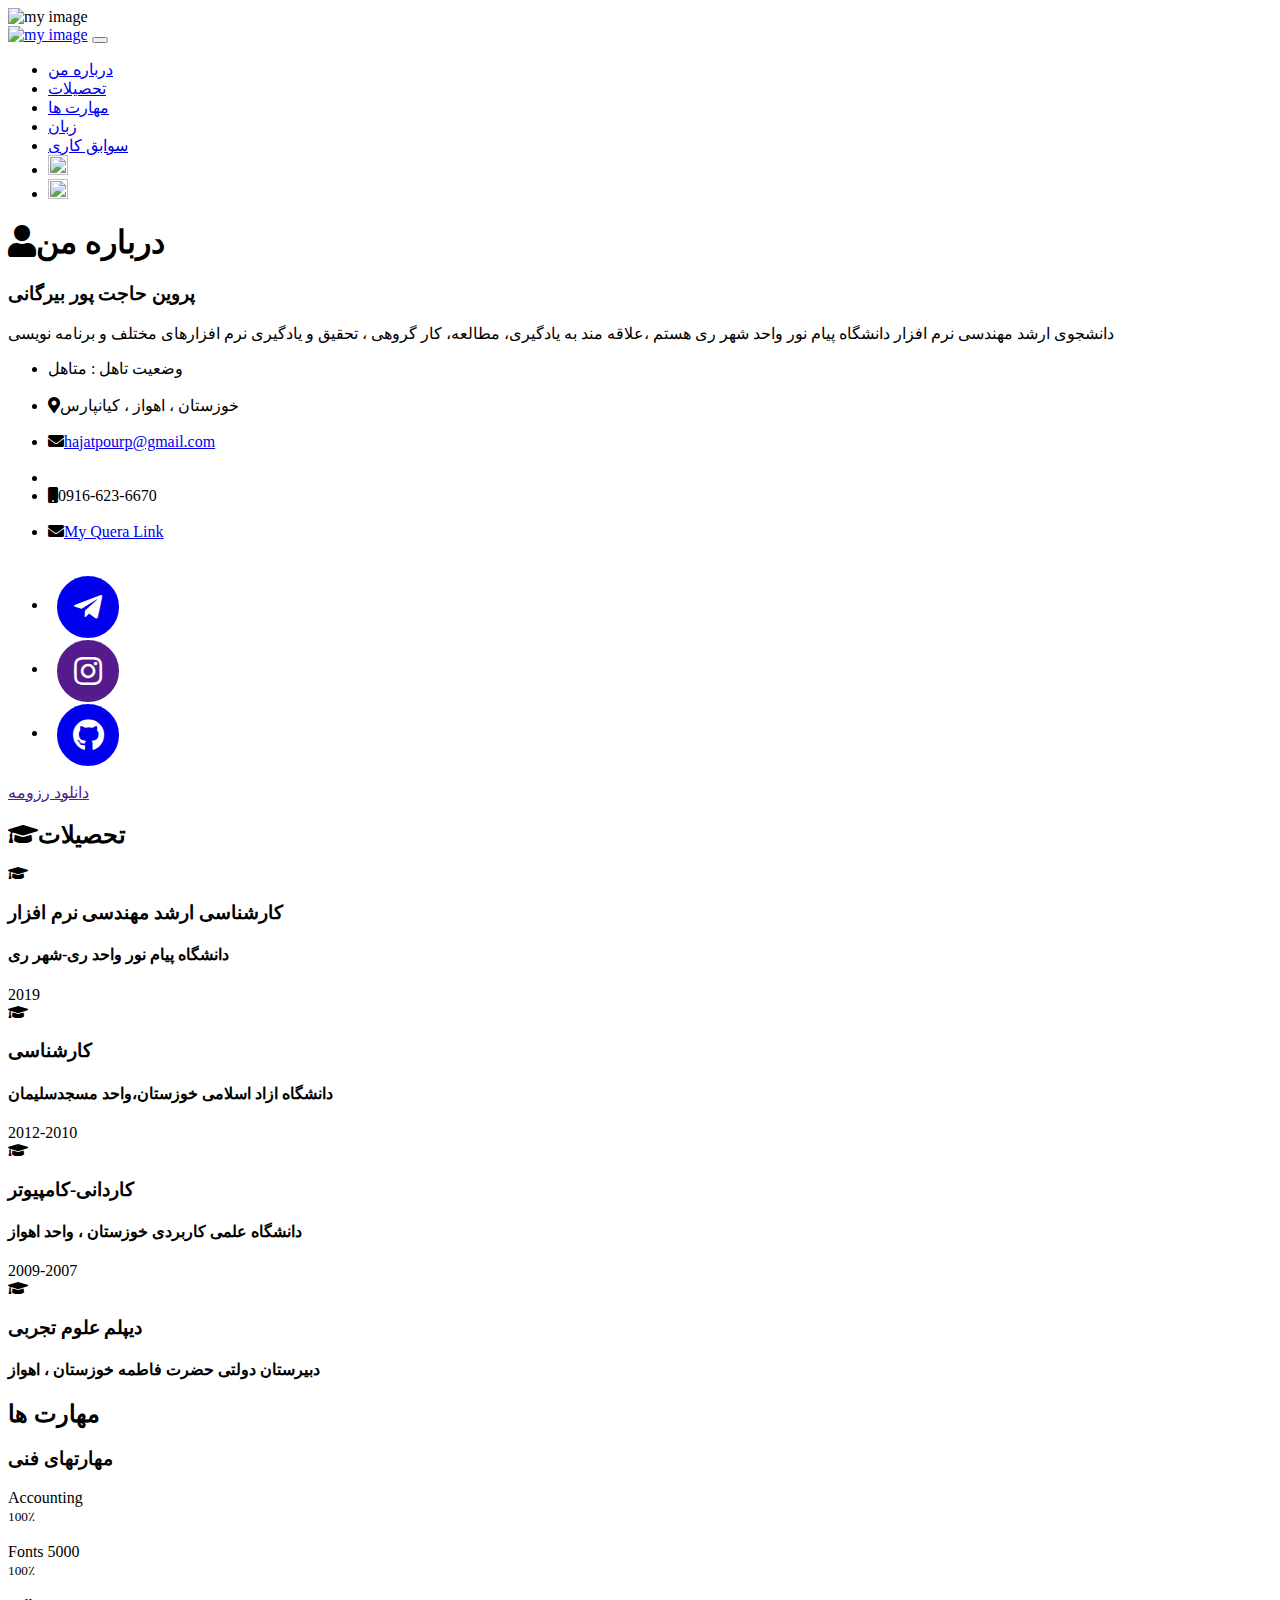
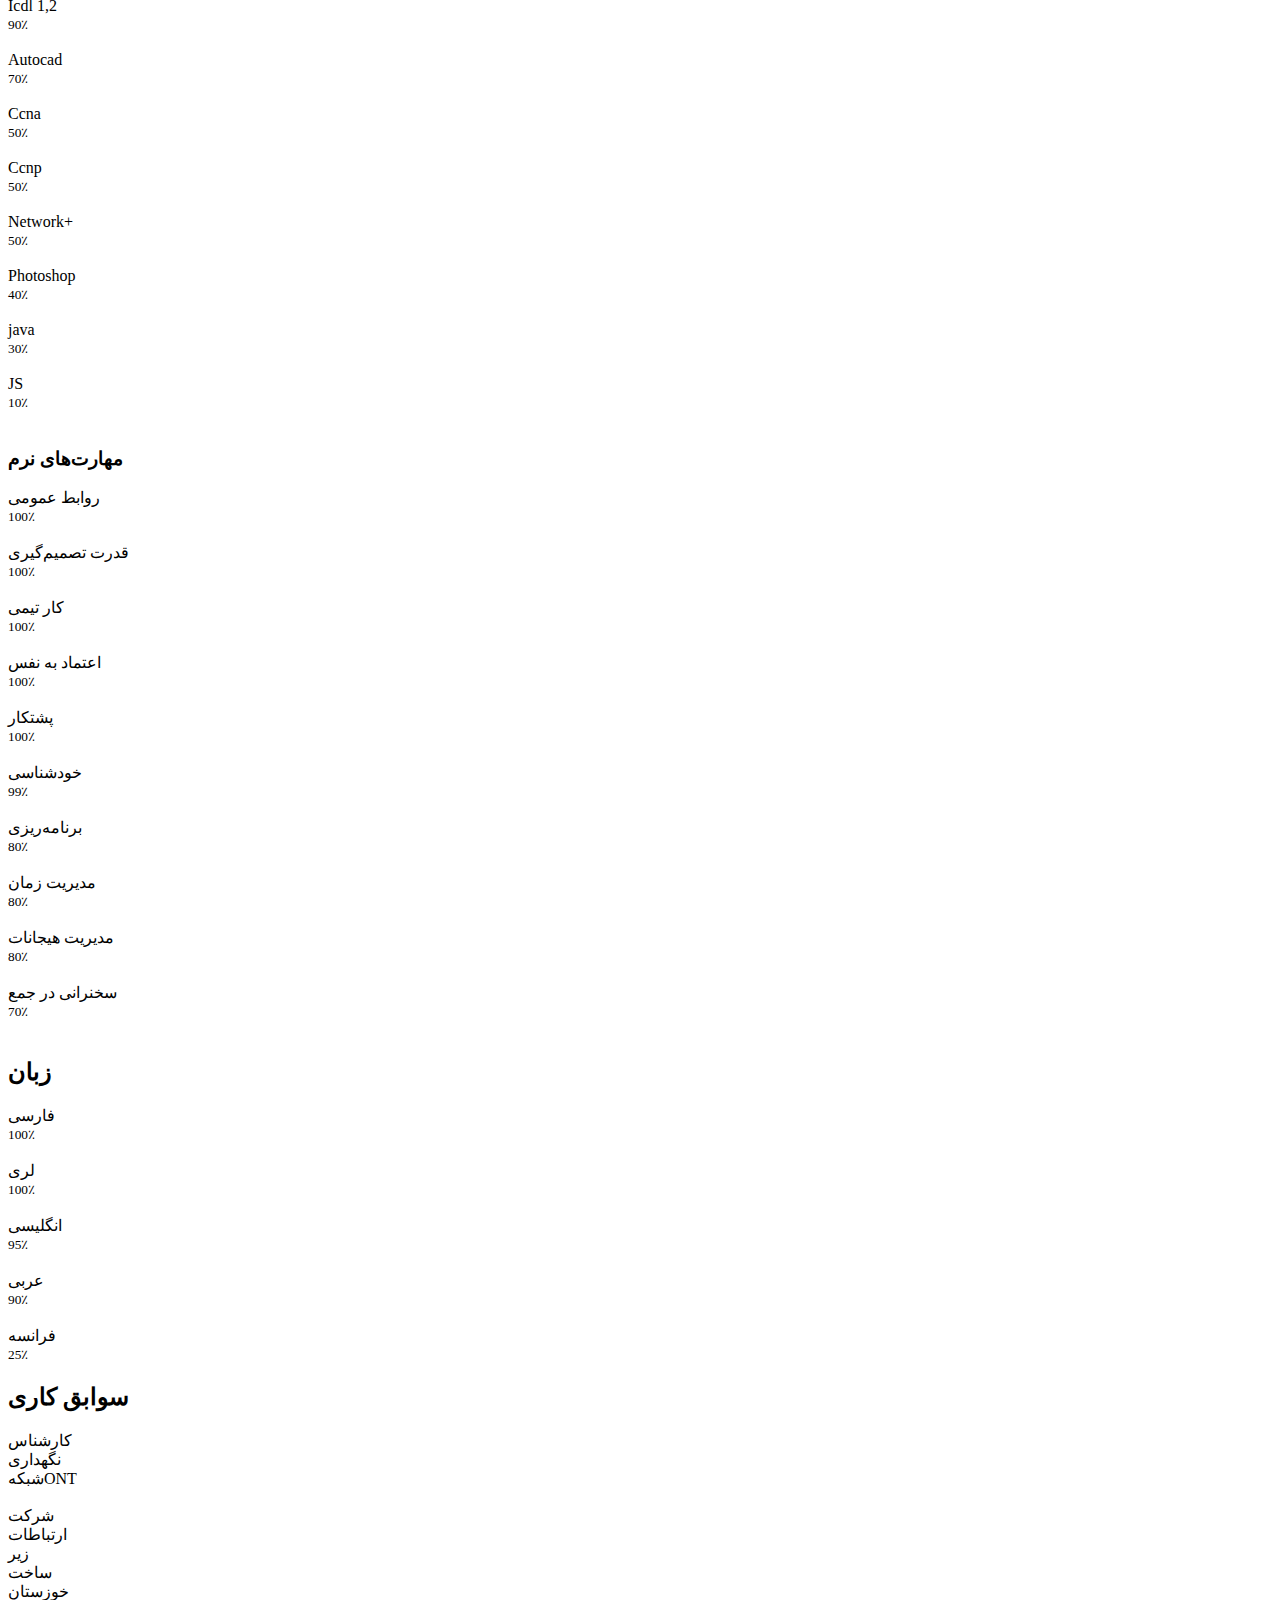
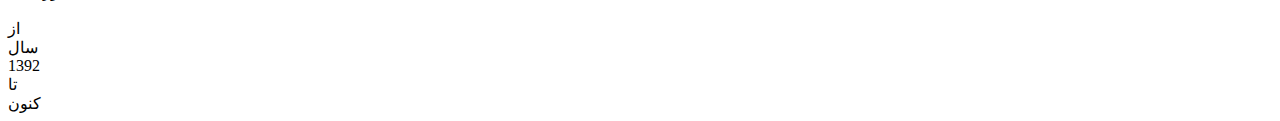
==== index.html @ d106818b "Rename Index.html to index.html" ====
<!doctype html>
<html lang="en">
<head>
    <meta charset="UTF-8">
    <meta name="viewport"
          content="width=device-width, user-scalable=no, initial-scale=1.0, maximum-scale=1.0, minimum-scale=1.0">
   <meta http-equiv="X-UA-Compatible" content="ie=edge">
    <link rel="stylesheet" href="C:\Users\AMIN\Desktop\css/bootstrap.css">
    <link rel="stylesheet" href="https://use.fontawesome.com/releases/v5.0.13/css/all.css">
    <link rel="stylesheet" href="C:\Users\AMIN\Desktop\css/bootstrap-rtl.css">
    <link rel="stylesheet" href="C:\Users\AMIN\Desktop\css/vazir.css">
    <link rel="stylesheet" href="C:\Users\AMIN\Desktop\css/style.css">
    <title>Resume</title>
</head>
<body data-spy="scroll" data-target="#mySidebar" data-offset="10">

    <main class="container-fluid">
        <div class="row">

            <!--Start Sidebar-->
            <nav class="navbar navbar-expand-lg navbar-dark bgPrimary p-0 px-lg-5 fixed-top" id="mySidebar">
                <img class="img-fluid img-profile-lg mx-auto d-none d-lg-block" src="parvin.jpg" alt="my image">
               <div class="d-flex flex-row-reverse w-100 justify-content-between">
                   <a class="navbar-brand pl-3 d-block d-lg-none" href="#"><img class="img-fluid img-profile" src="img/img-profile.png" alt="my image"></a>
                   <button class="navbar-toggler" type="button" data-toggle="collapse" data-target="#navbarSupportedContent" aria-controls="navbarSupportedContent" aria-expanded="false" aria-label="Toggle navigation">
                       <span class="navbar-toggler-icon"></span>
                   </button>
               </div>
                <div class="collapse navbar-collapse in" id="navbarSupportedContent">
                    <ul class="navbar-nav flex-column align-items-lg-center pr-3 pt-1 pr-lg-0 pt-lg-4" >
                        <li class="nav-item">
                            <a class="nav-link js-scroll-trigger active" href="#about-me">درباره من</a>
                        </li>
                        <li class="nav-item">
                            <a class="nav-link js-scroll-trigger" href="#education">تحصیلات</a>
                        </li>
                        <li class="nav-item">
                            <a class="nav-link js-scroll-trigger" href="#skill">مهارت ها</a>
                        </li>
                        <li class="nav-item">
                            <a class="nav-link js-scroll-trigger" href="#Language">زبان</a>
                        </li>
						 <li class="nav-item">
                            <a class="nav-link js-scroll-trigger" href="#job">سوابق کاری</a>
                        </li>
                        <li>
                            <a href="C:\Users\Ali\Desktop\css/RESUME-FA.html" data-animation="62"> <img src="Iran.png" width="20" height="20"/></a>
                        </li>
                        <li>
                            <a class="pt-trigger" href="C:\Users\Ali\Desktop\css/RESUME-EN.html" data-animation="62"> <img src="en.png" width="20" height="20"/></a>
                        </li>
                    </ul>
                </div>

            </nav>
            <!--End Sidebar-->

            <!--Start Main Content-->
            <div class="col-lg-8 col-xl-9 mr-auto pl-4" id="mainContent">

                <!--About Me-->
                <section id="about-me">
                    <div class="page-content">
                        <div class="row"></div>
                         <h1><span CLASS="text-primary fas fa-user">درباره من</span></h1>
                         <h3><span>پروین حاجت پور بیرگانی</span></h3>
                          <div>
                              <p>دانشجوی ارشد مهندسی نرم افزار  دانشگاه پیام نور واحد شهر ری هستم ،علاقه مند به یادگیری، مطالعه، کار گروهی ، تحقیق و یادگیری نرم افزارهای مختلف و  برنامه نویسی </p>
                          </div>
                            <div class="col-sm-6 col-md-6 col-lg-6">
                             <ul class="info-list">
                                 <li>
                                     <span class="contact-icon"><i class="" ></i></span><a >وضعیت تاهل : متاهل</a>
                                 </li><br>
                                 <li>
                                     <span class="contact-icon"><i class="fas fa-map-marker-alt" ></i></span><a >خوزستان ، اهواز ، کیانپارس</a>
                                 </li><br>
                                 <li>
                                     <span class="contact-icon"><i class="fas fa-envelope" ></i></span><a href=" hajatpourp@gmail.com ">hajatpourp@gmail.com </a>
                                 </li><br>
								 <li>
								<!-- <span class="contact-icon"><i class="fas fa-envelope" ></i></span><a href="parvinhajatpour@gmail.com">parvinhajatpour@gmail.com </a>
								 </li><br>-->
                                 <li>
                                     <span class="contact-icon"><i class="fas fa-mobile "></i></span><a>0916-623-6670</a>
                                 </li><br>
 <li>
                                     <span class="contact-icon"><i class="fas fa-envelope" ></i></span><a href="https://quera.ir/profile/hajatpourp">My Quera Link</a>
                                 </li><br>
                            </ul>

                    </div>
                <ul class="list-inline list-social-items mr-2 mt-2 d-inline-flex">
                    <li class="list-inline-item">
                        <a href="https://t.me/ParvinHajatpour">
                            <span class="fa-stack fa-2x">
                              <i class="fas fa-circle fa-stack-2x"></i>
                              <i class="fab fa-telegram-plane fa-stack-1x fa-inverse"></i>
                            </span>
                        </a>
                    </li>
                    <li class="list-inline-item">
                        <a href="">
                            <span class="fa-stack fa-2x">
                              <i class="fas fa-circle fa-stack-2x"></i>
                              <i class="fab fa-instagram fa-stack-1x fa-inverse"></i>
                            </span>
                        </a>
                    </li>
                    <li class="list-inline-item">
                        <a href="https://github.com/parvinhajatpour">
                            <span class="fa-stack fa-2x">
                              <i class="fas fa-circle fa-stack-2x"></i>
                              <i class="fab fa-github fa-stack-1x fa-inverse"></i>
                            </span>
                        </a>
                    </li>

                </ul>
                    <div class="download-resume">
                        <a href="" class="btn btn-secondary">دانلود رزومه</a>
                    </div>
                    </div>
                </section>

                <!--Education-->
                <section id="education">
                        <h2 class="mb-lg-5 pb-4 pt-3 pb-lg-0 fas fa-graduation-cap">تحصیلات</h2>
                        <div class="mb-5 d-flex flex-column flex-sm-row align-items-sm-baseline justify-content-sm-between">
                            <div class="d-flex flex-column">
                                <div class=" px-0 d-flex align-items-baseline ">
                                    <i class="fas fa-graduation-cap"></i>
                                    <h3>کارشناسی ارشد مهندسی نرم افزار</h3>
                                </div>
                                <div class="pr-md-5">
                                    <h4>دانشگاه پیام نور واحد ری-شهر ری  </h4>
                                    <p> </p>
                                </div>
                            </div>
                            <div class="col-sm-auto pr-0 pr-0">
                                <span class="text-success">2019</span>
                            </div>
                        </div>
                        <div class="mb-5 d-flex flex-column flex-sm-row align-items-sm-baseline justify-content-sm-between ">
                            <div class="d-flex flex-column">
                                <div class=" px-0 d-flex align-items-baseline ">
                                    <i class="fas fa-graduation-cap"></i>
                                    <h3>کارشناسی</h3>
                                </div>
                                <div class="pr-md-5">
                                    <h4> دانشگاه ازاد اسلامی خوزستان،واحد مسجدسلیمان</h4>
                                    <p></p>
                                </div>
                            </div>
                            <div class="col-sm-auto pr-0">
                                <span class="text-success">2012-2010</span>
                            </div>
                        </div>
                    <div class="mb-5 d-flex flex-column flex-sm-row align-items-sm-baseline justify-content-sm-between ">
                        <div class="d-flex flex-column">
                            <div class=" px-0 d-flex align-items-baseline ">
                                <i class="fas fa-graduation-cap"></i>
                                <h3>کاردانی-کامپیوتر</h3>
                            </div>
                            <div class="pr-md-5">
                                <h4> دانشگاه علمی کاربردی خوزستان ، واحد اهواز</h4>
                                <p></p>
                            </div>
                        </div>
                       <div class="col-sm-auto pr-0">
                            <span class="text-success">2009-2007</span>
                        </div>
                    </div>
                    <div class="mb-5 d-flex flex-column flex-sm-row align-items-sm-baseline justify-content-sm-between ">
                        <div class="d-flex flex-column">
                            <div class=" px-0 d-flex align-items-baseline ">
                                <i class="fas fa-graduation-cap"></i>
                                <h3>دیپلم علوم تجربی </h3>
                            </div>
                            <div class="pr-md-5">
                                <h4> دبیرستان دولتی حضرت فاطمه خوزستان ، اهواز</h4>
                                <p></p>
                            </div>
                        </div>
                       <!-- <div class="col-sm-auto pr-0">
                            <span class="text-success">1384-1385</span>
                        </div>-->
                    </div>
                </section>

                <!--Skills-->
                <section id="skill" class=" pt-2">
                    <h2 class="pb-1 pt-4 mt-5 mt-lg-4"> مهارت ها</h2>
                    <div class="col-lg-10 px-0">
                        <h3 ><span dir="ltr">مهارتهای فنی</span></h3>
						 <div class="progress">
                            <div class="progress-bar progress-bar-striped progress-bar-animated" style="width: 100%">Accounting</div>
                            <small class="my-auto mr-auto pl-2">100٪</small>
                        </div>
                        <br> <div class="progress">
                            <div class="progress-bar progress-bar-striped progress-bar-animated" style="width: 100%">Fonts 5000</div>
                            <small class="my-auto mr-auto pl-2">100٪</small>
                        </div><br>
						<div class="progress">
                            <div class="progress-bar progress-bar-striped progress-bar-animated" style="width: 90%">Icdl 1,2</div>
                            <small class="my-auto mr-auto pl-2">90٪</small>
                        </div>
                        <br> 
						<div class="progress">
                            <div class="progress-bar progress-bar-striped progress-bar-animated" style="width: 70%">Autocad</div>
                            <small class="my-auto mr-auto pl-2">70٪</small>
                        </div>
                        <br> 
						 <div class="progress">
                            <div class="progress-bar progress-bar-striped progress-bar-animated" style="width: 50%">Ccna</div>
                            <small class="my-auto mr-auto pl-2">50٪</small>
                        </div>
                        <br> <div class="progress">
                            <div class="progress-bar progress-bar-striped progress-bar-animated" style="width: 50%">Ccnp</div>
                            <small class="my-auto mr-auto pl-2">50٪</small>
                        </div>
                        <br> <div class="progress">
                            <div class="progress-bar progress-bar-striped progress-bar-animated" style="width: 50%">Network+</div>
                            <small class="my-auto mr-auto pl-2">50٪</small>
                        </div>
                        <br>
						 <div class="progress">
                            <div class="progress-bar progress-bar-striped progress-bar-animated" style="width: 40%">Photoshop</div>
                            <small class="my-auto mr-auto pl-2">40٪</small>
                        </div>
                        <br> 
                        <div class="progress">
                            <div class="progress-bar progress-bar-striped progress-bar-animated" style="width: 30%">java</div>
                            <small class="my-auto mr-auto pl-2">30٪</small>
                        </div>
                        <br>
                        <div class="progress">
                            <div class="progress-bar progress-bar-striped progress-bar-animated" style="width: 10%">JS</div>
                            <small class="my-auto mr-auto pl-2">10٪</small>
                        </div>
                        <br>
						
                    </div>
                    <div class="col-lg-10 px-0">
                        <h3 ><span dir="ltr">مهارت‌های نرم</span></h3>
                        <div class="progress">
                            <div class="progress-bar progress-bar-striped progress-bar-animated" style="width: 100%">روابط عمومی</div>
                            <small class="my-auto mr-auto pl-2">100٪</small>
                        </div>
                        <br>
                        <div class="progress">
                            <div class="progress-bar progress-bar-striped progress-bar-animated" style="width: 100%">قدرت تصمیم‌گیری</div>
                            <small class="my-auto mr-auto pl-2">100٪</small>
                        </div>
                        <br>
                        <div class="progress">
                            <div class="progress-bar progress-bar-striped progress-bar-animated" style="width: 100%">کار تیمی</div>
                            <small class="my-auto mr-auto pl-2">100٪</small>
                        </div>
                        <br>
                        <div class="progress">
                            <div class="progress-bar progress-bar-striped progress-bar-animated" style="width: 100%">اعتماد به نفس</div>
                            <small class="my-auto mr-auto pl-2">100٪</small>
                        </div>
                        <br>
                        <div class="progress">
                            <div class="progress-bar progress-bar-striped progress-bar-animated" style="width:100%">پشتکار </div>
                            <small class="my-auto mr-auto pl-2">100٪</small>
                        </div>
                        <br>
						 <div class="progress">
                            <div class="progress-bar " style="width:99%">خودشناسی</div>
                            <small class="my-auto mr-auto pl-2">99٪</small>
                        </div>
                        <br>
                        <div class="progress">
                            <div class="progress-bar progress-bar-striped progress-bar-animated" style="width: 80%">برنامه‌ریزی</div>
                            <small class="my-auto mr-auto pl-2">80٪</small>
                        </div>
                        <br>
                       
                        <div class="progress">
                            <div class="progress-bar " style="width:80%">مدیریت زمان</div>
                            <small class="my-auto mr-auto pl-2">80٪</small>
                        </div>
                        <br>
                        <div class="progress">
                            <div class="progress-bar " style="width:80%">مدیریت هیجانات</div>
                            <small class="my-auto mr-auto pl-2">80٪</small>
                        </div>
                        <br>
						 <div class="progress">
                            <div class="progress-bar " style="width:70%">سخنرانی در جمع</div>
                            <small class="my-auto mr-auto pl-2">70٪</small>
                        </div>
                        <br>
                    </div>

                </section>

                <!--Language-->
                <section id="Language" class=" pt-2">
                    <h2 class="pb-1 pt-4 mt-5 mt-lg-4">زبان</h2>
                    <div class="col-lg-10 px-0">
                        <p class="ml-0 pt-2 pb-2"></p>
                        <div class="progress">
                            <div class="progress-bar progress-bar-striped progress-bar-animated" style="width: 100%">فارسی</div>
                            <small class="my-auto mr-auto pl-2">100٪</small>
                        </div>
                        <br>
                        <div class="progress">
                            <div class="progress-bar progress-bar-striped progress-bar-animated" style="width: 100%">لری</div>
                            <small class="my-auto mr-auto pl-2">100٪</small>
                        </div>
                        <br>
                        <div class="progress">
                            <div class="progress-bar progress-bar-striped progress-bar-animated" style="width: 95%">انگلیسی</div>
                            <small class="my-auto mr-auto pl-2">95٪</small>
                        </div>
                        <br>
                        <div class="progress">
                            <div class="progress-bar progress-bar-striped progress-bar-animated" style="width: 90%">عربی</div>
                            <small class="my-auto mr-auto pl-2">90٪</small>
                        </div>
                        <br>
                        <div class="progress">
                            <div class="progress-bar progress-bar-striped progress-bar-animated" style="width: 25%">فرانسه</div>
                            <small class="my-auto mr-auto pl-2">25٪</small>
                        </div>
                    </div>

                </section>
				<section id="job" class=" pt-2">
                    <h2 class="pb-1 pt-4 mt-5 mt-lg-4">سوابق کاری</h2>
                    <div class="col-lg-10 px-0">
                        <p class="ml-0 pt-2 pb-2"></p>
                        <div class="progress">
                            <div class="progress-bar progress-bar-striped progress-bar-animated" style="width: 0%"> کارشناس نگهداری شبکهONT</div>
                            <small class="my-auto mr-auto pl-2"></small>
                        </div>
                        <br>
                        <div class="progress">
                            <div class="progress-bar progress-bar-striped progress-bar-animated" style="width: 0%"> شرکت ارتباطات زیر ساخت خوزستان</div>
                            <small class="my-auto mr-auto pl-2"></small>
                        </div>
                        <br>
                        <div class="progress">
                            <div class="progress-bar progress-bar-striped progress-bar-animated" style="width: 0%">از سال 1392 تا کنون</div>
                            <small class="my-auto mr-auto pl-2"></small>
                        </div>

                </section>
            </div>
            <!--End Main Content-->
        </div>
    </main>




<script src="js/jquery-3.3.1.min.js"></script>
<script src="js/popper.min.js"></script>
<script src="js/bootstrap.min.js"></script>
<script src="js/jquery.easing.js"></script>
    <script>
        // Smooth scrolling using jQuery easing
        $('#mySidebar .navbar-nav a').on('click', function (e) {
            let target = $(this.hash);
            if (target.length){
                e.preventDefault();
                $('html,body').animate({
                    scrollTop: target.offset().top
                },800 , "easeInOutExpo" );
                return false;
            }
        });

        // Closes responsive menu when a scroll trigger link is clicked
        $(document).click(function (event) {
            let clickover = $(event.target);
            let $navbar = $(".navbar-collapse");
            let _opened = $navbar.hasClass("in");
            if (_opened === true && !clickover.hasClass("navbar-toggler")) {
                $navbar.collapse('hide');
            }
        });
        //Close navbar-collapse when click anyWhere
        $('.js-scroll-trigger').click(function() {
            $('.navbar-collapse').collapse('hide');
        });

    </script>

</body>
</html>
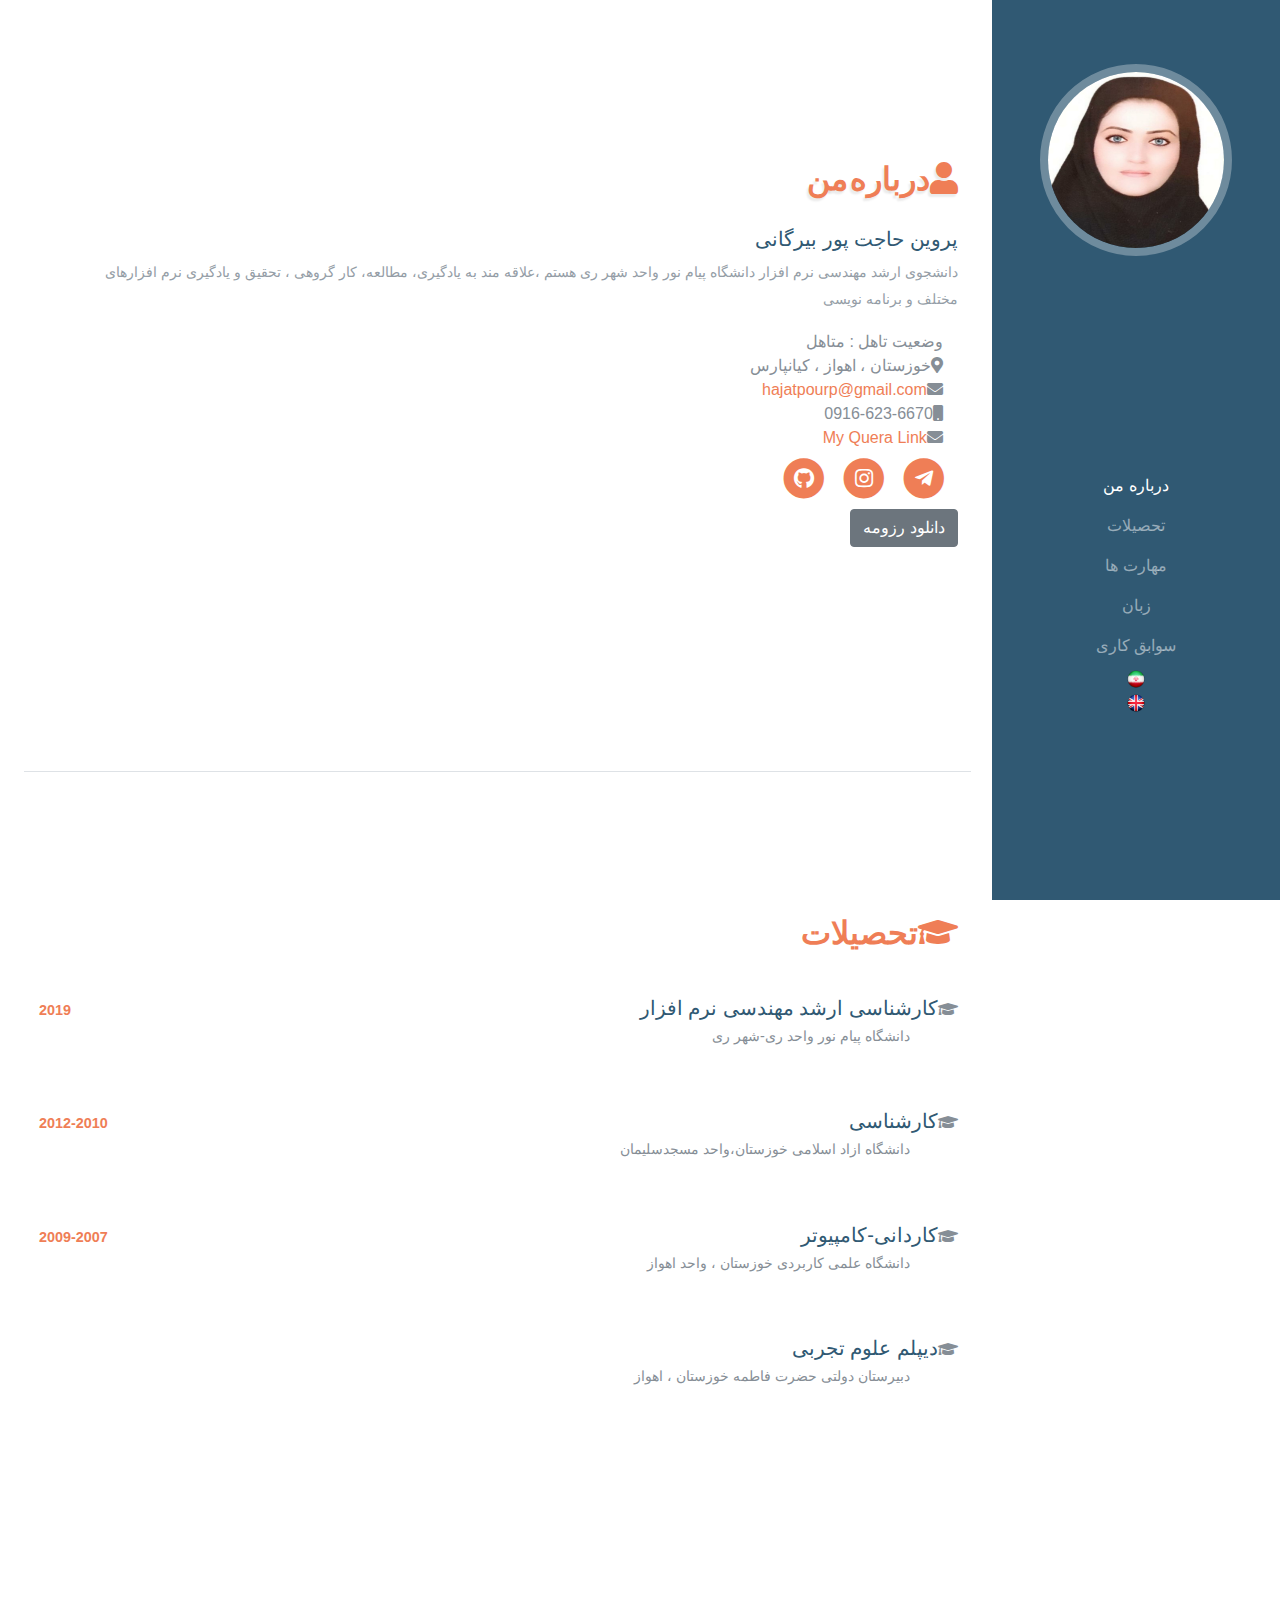
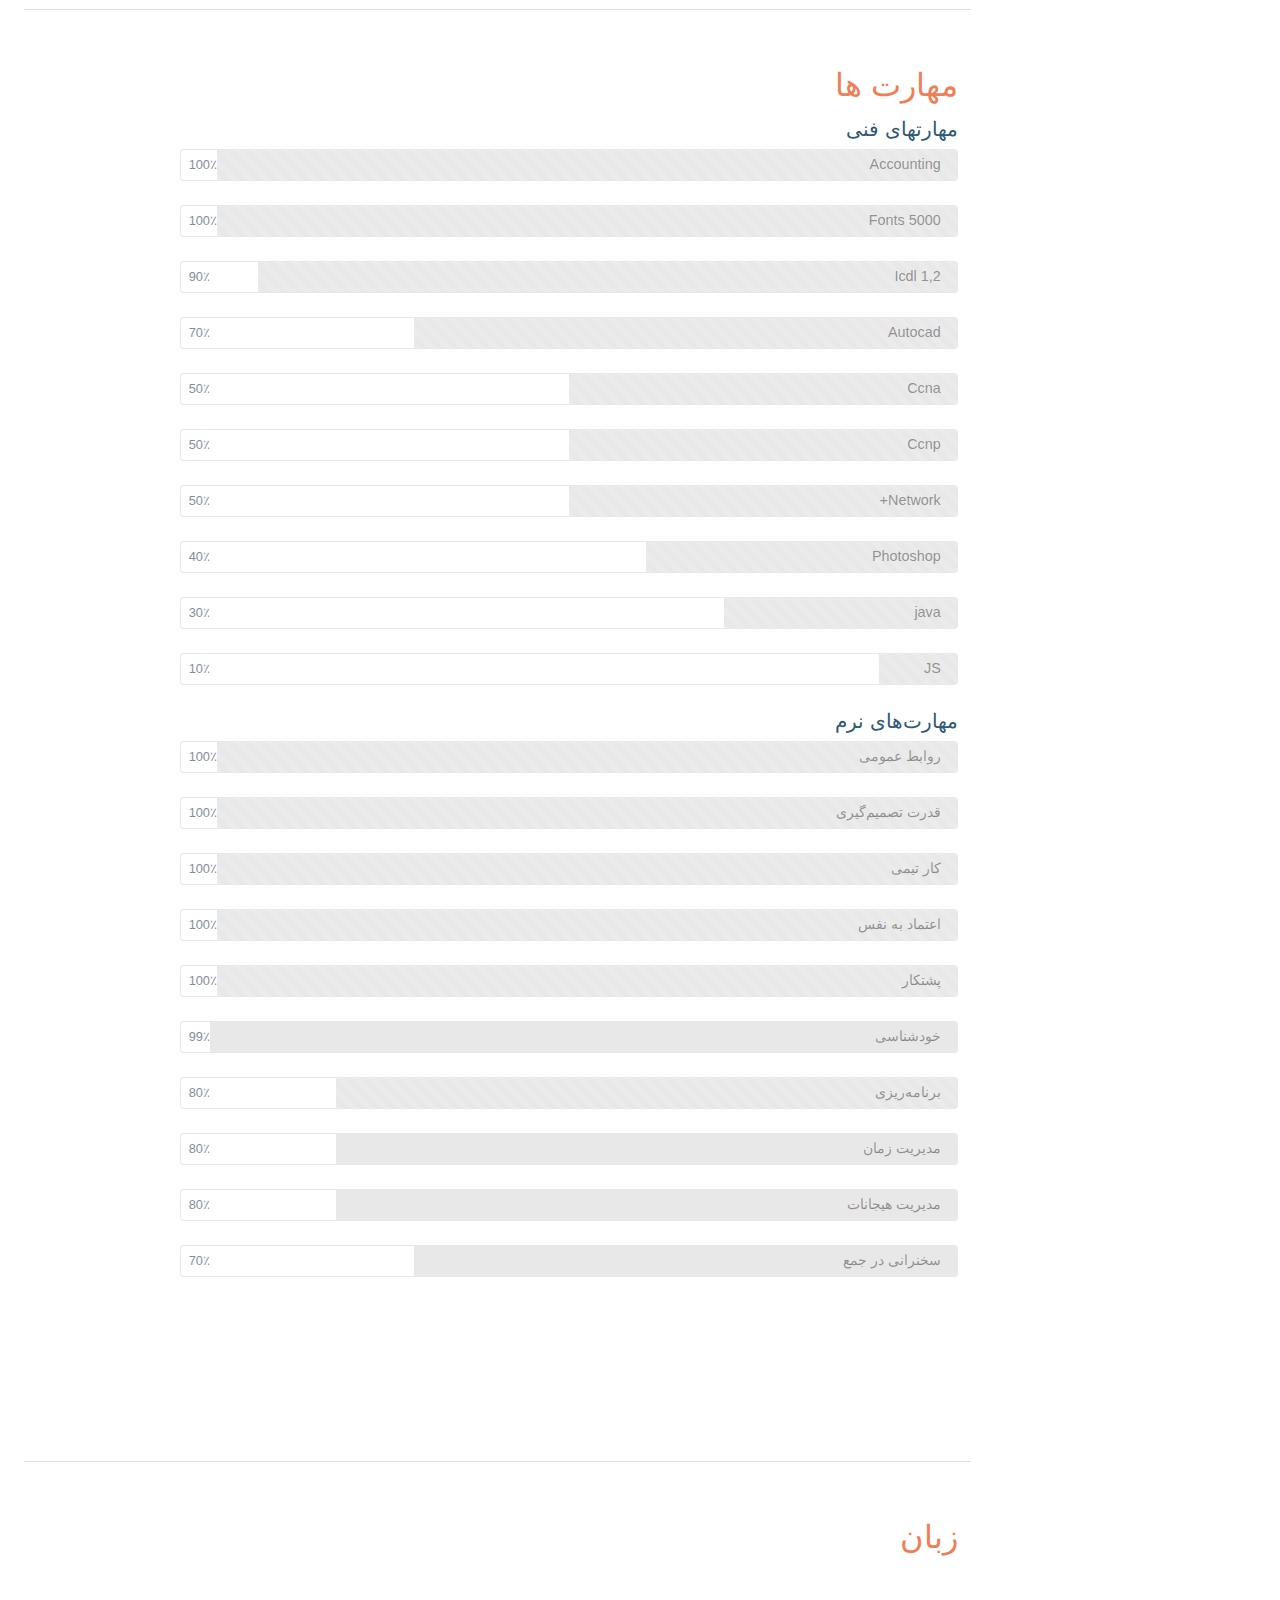
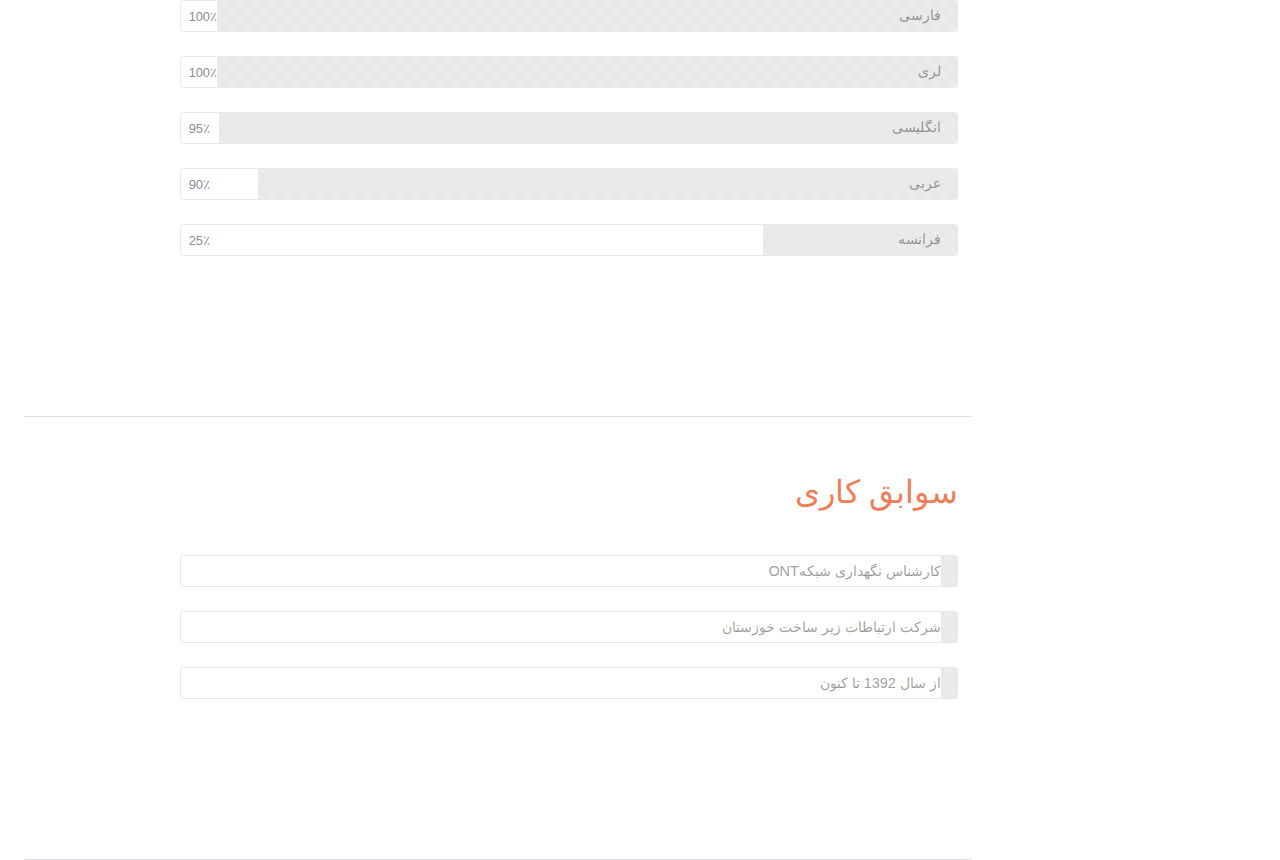
==== commit 7f84830b: "Update index.html" ====
--- a/index.html
+++ b/index.html
@@ -5,11 +5,11 @@
     <meta name="viewport"
           content="width=device-width, user-scalable=no, initial-scale=1.0, maximum-scale=1.0, minimum-scale=1.0">
    <meta http-equiv="X-UA-Compatible" content="ie=edge">
-    <link rel="stylesheet" href="C:\Users\AMIN\Desktop\css/bootstrap.css">
+    <link rel="stylesheet" href="css\css/bootstrap.css">
     <link rel="stylesheet" href="https://use.fontawesome.com/releases/v5.0.13/css/all.css">
-    <link rel="stylesheet" href="C:\Users\AMIN\Desktop\css/bootstrap-rtl.css">
-    <link rel="stylesheet" href="C:\Users\AMIN\Desktop\css/vazir.css">
-    <link rel="stylesheet" href="C:\Users\AMIN\Desktop\css/style.css">
+    <link rel="stylesheet" href="css\css/bootstrap-rtl.css">
+    <link rel="stylesheet" href="css\css/vazir.css">
+    <link rel="stylesheet" href="css\css/style.css">
     <title>Resume</title>
 </head>
 <body data-spy="scroll" data-target="#mySidebar" data-offset="10">
@@ -19,7 +19,7 @@
 
             <!--Start Sidebar-->
             <nav class="navbar navbar-expand-lg navbar-dark bgPrimary p-0 px-lg-5 fixed-top" id="mySidebar">
-                <img class="img-fluid img-profile-lg mx-auto d-none d-lg-block" src="parvin.jpg" alt="my image">
+                <img class="img-fluid img-profile-lg mx-auto d-none d-lg-block" src="css/css/parvin.jpg" alt="my image">
                <div class="d-flex flex-row-reverse w-100 justify-content-between">
                    <a class="navbar-brand pl-3 d-block d-lg-none" href="#"><img class="img-fluid img-profile" src="img/img-profile.png" alt="my image"></a>
                    <button class="navbar-toggler" type="button" data-toggle="collapse" data-target="#navbarSupportedContent" aria-controls="navbarSupportedContent" aria-expanded="false" aria-label="Toggle navigation">
@@ -44,10 +44,10 @@
                             <a class="nav-link js-scroll-trigger" href="#job">سوابق کاری</a>
                         </li>
                         <li>
-                            <a href="C:\Users\Ali\Desktop\css/RESUME-FA.html" data-animation="62"> <img src="Iran.png" width="20" height="20"/></a>
+                            <a href="css/css/index.html" data-animation="62"> <img src="css/css/Iran.png" width="20" height="20"/></a>
                         </li>
                         <li>
-                            <a class="pt-trigger" href="C:\Users\Ali\Desktop\css/RESUME-EN.html" data-animation="62"> <img src="en.png" width="20" height="20"/></a>
+                            <a class="pt-trigger" href="css/css/RESUME-EN.html" data-animation="62"> <img src="css/css/en.png" width="20" height="20"/></a>
                         </li>
                     </ul>
                 </div>
